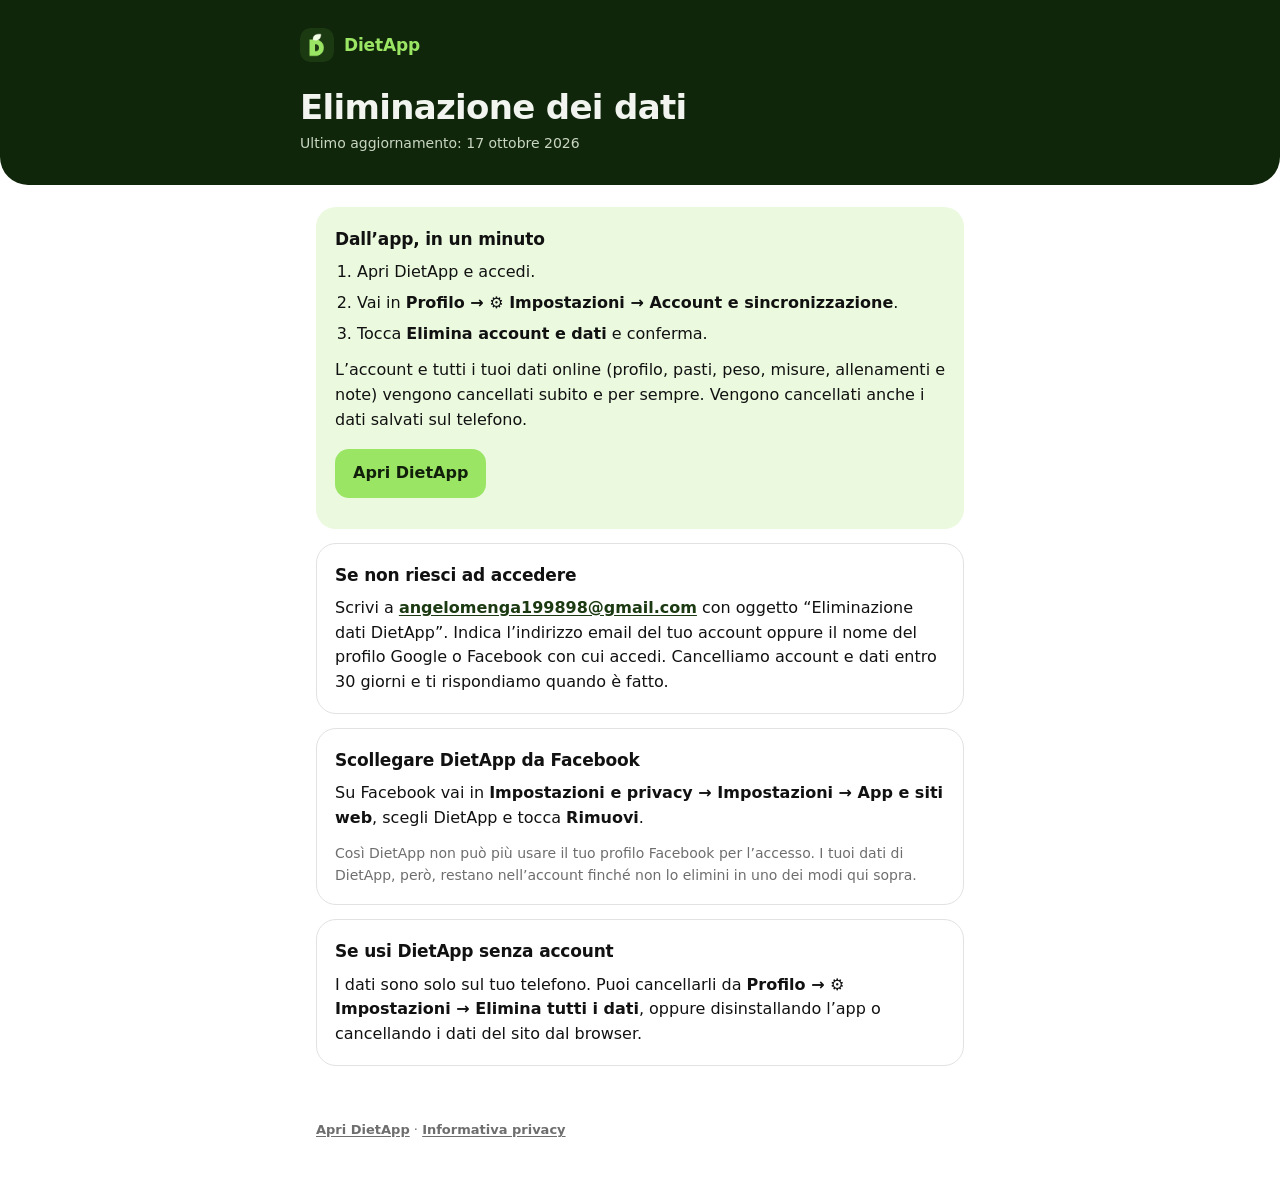
==== public/elimina-dati.html @ 8cc7194e "2.7.3: contatto privacy e pagine pubbliche (informativa, eliminazione dati) Co-Authored-By: Claude O" ====
<!doctype html>
<html lang="it">
<head>
<meta charset="utf-8">
<meta name="viewport" content="width=device-width,initial-scale=1,viewport-fit=cover">
<title>Eliminazione dei dati · DietApp</title>
<meta name="description" content="Come eliminare il tuo account DietApp e tutti i dati collegati.">
<meta name="theme-color" content="#10260a">
<link rel="icon" href="icon-192.png">
<style>:root{--bg:#fff;--cd:#fff;--tx:#111;--mu:#6e6e6e;--ac:#1c3a12;--li:#9be564;--bd:#e2e2e2;--g1:#ebf9df;--hd:#10260a;--ff:Inter,system-ui,-apple-system,"Segoe UI",sans-serif}
@media(prefers-color-scheme:dark){:root{--bg:#0e130d;--cd:#171e15;--tx:#f1f4ef;--mu:#9aa595;--ac:#9be564;--bd:#2a3427;--g1:#1f3417;--hd:#152b0f}}
*{box-sizing:border-box}
html{-webkit-text-size-adjust:100%}
body{margin:0;background:var(--bg);color:var(--tx);font:16px/1.55 var(--ff)}
header{background:var(--hd);color:#f1f4ef;padding:calc(28px + env(safe-area-inset-top)) 16px 30px;border-radius:0 0 28px 28px}
header .in,main{max-width:680px;margin:0 auto}
.brand{display:inline-flex;align-items:center;gap:10px;color:var(--li);font-weight:800;letter-spacing:-.01em;text-decoration:none;font-size:17px}
.brand img{width:34px;height:34px;border-radius:10px}
h1{font-size:clamp(26px,7vw,34px);line-height:1.15;margin:18px 0 6px;letter-spacing:-.02em}
header p{margin:0;color:#c9d6c2;font-size:14px}
main{padding:22px 16px calc(40px + env(safe-area-inset-bottom))}
.c{background:var(--cd);border:1px solid var(--bd);border-radius:20px;padding:18px 18px 6px;margin:0 0 14px}
.c.hl{background:var(--g1);border-color:transparent}
h2{font-size:17px;margin:0 0 8px;letter-spacing:-.01em}
p,li{color:var(--tx)}
p{margin:0 0 12px}
ul,ol{margin:0 0 12px;padding-left:22px}
li{margin:0 0 6px}
.mu{color:var(--mu);font-size:14px}
a{color:var(--ac);font-weight:600;text-underline-offset:2px}
.btn{display:inline-block;background:var(--li);color:#10200a;text-decoration:none;font-weight:700;padding:12px 18px;border-radius:14px;margin:4px 8px 12px 0}
.btn.sec{background:transparent;color:var(--ac);border:1.5px solid var(--bd)}
.path{font-weight:700}
footer{max-width:680px;margin:0 auto;padding:0 16px 40px;color:var(--mu);font-size:13px}
footer a{color:var(--mu)}
</style>
</head>
<body>
<header><div class="in">
<a class="brand" href="./"><img src="icon-192.png" alt="">DietApp</a>
<h1>Eliminazione dei dati</h1>
<p>Ultimo aggiornamento: 17 ottobre 2026</p>
</div></header>
<main>
<section class="c hl"><h2>Dall’app, in un minuto</h2>
<ol>
<li>Apri DietApp e accedi.</li>
<li>Vai in <span class="path">Profilo → ⚙️ Impostazioni → Account e sincronizzazione</span>.</li>
<li>Tocca <span class="path">Elimina account e dati</span> e conferma.</li>
</ol>
<p>L’account e tutti i tuoi dati online (profilo, pasti, peso, misure, allenamenti e note) vengono cancellati subito e per sempre. Vengono cancellati anche i dati salvati sul telefono.</p>
<p><a class="btn" href="./">Apri DietApp</a></p></section>

<section class="c"><h2>Se non riesci ad accedere</h2>
<p>Scrivi a <a href="mailto:angelomenga199898@gmail.com?subject=Eliminazione%20dati%20DietApp">angelomenga199898@gmail.com</a> con oggetto “Eliminazione dati DietApp”. Indica l’indirizzo email del tuo account oppure il nome del profilo Google o Facebook con cui accedi. Cancelliamo account e dati entro 30 giorni e ti rispondiamo quando è fatto.</p></section>

<section class="c"><h2>Scollegare DietApp da Facebook</h2>
<p>Su Facebook vai in <span class="path">Impostazioni e privacy → Impostazioni → App e siti web</span>, scegli DietApp e tocca <span class="path">Rimuovi</span>.</p>
<p class="mu">Così DietApp non può più usare il tuo profilo Facebook per l’accesso. I tuoi dati di DietApp, però, restano nell’account finché non lo elimini in uno dei modi qui sopra.</p></section>

<section class="c"><h2>Se usi DietApp senza account</h2>
<p>I dati sono solo sul tuo telefono. Puoi cancellarli da <span class="path">Profilo → ⚙️ Impostazioni → Elimina tutti i dati</span>, oppure disinstallando l’app o cancellando i dati del sito dal browser.</p></section>
</main>
<footer><a href="./">Apri DietApp</a> · <a href="privacy.html">Informativa privacy</a></footer>
</body>
</html>
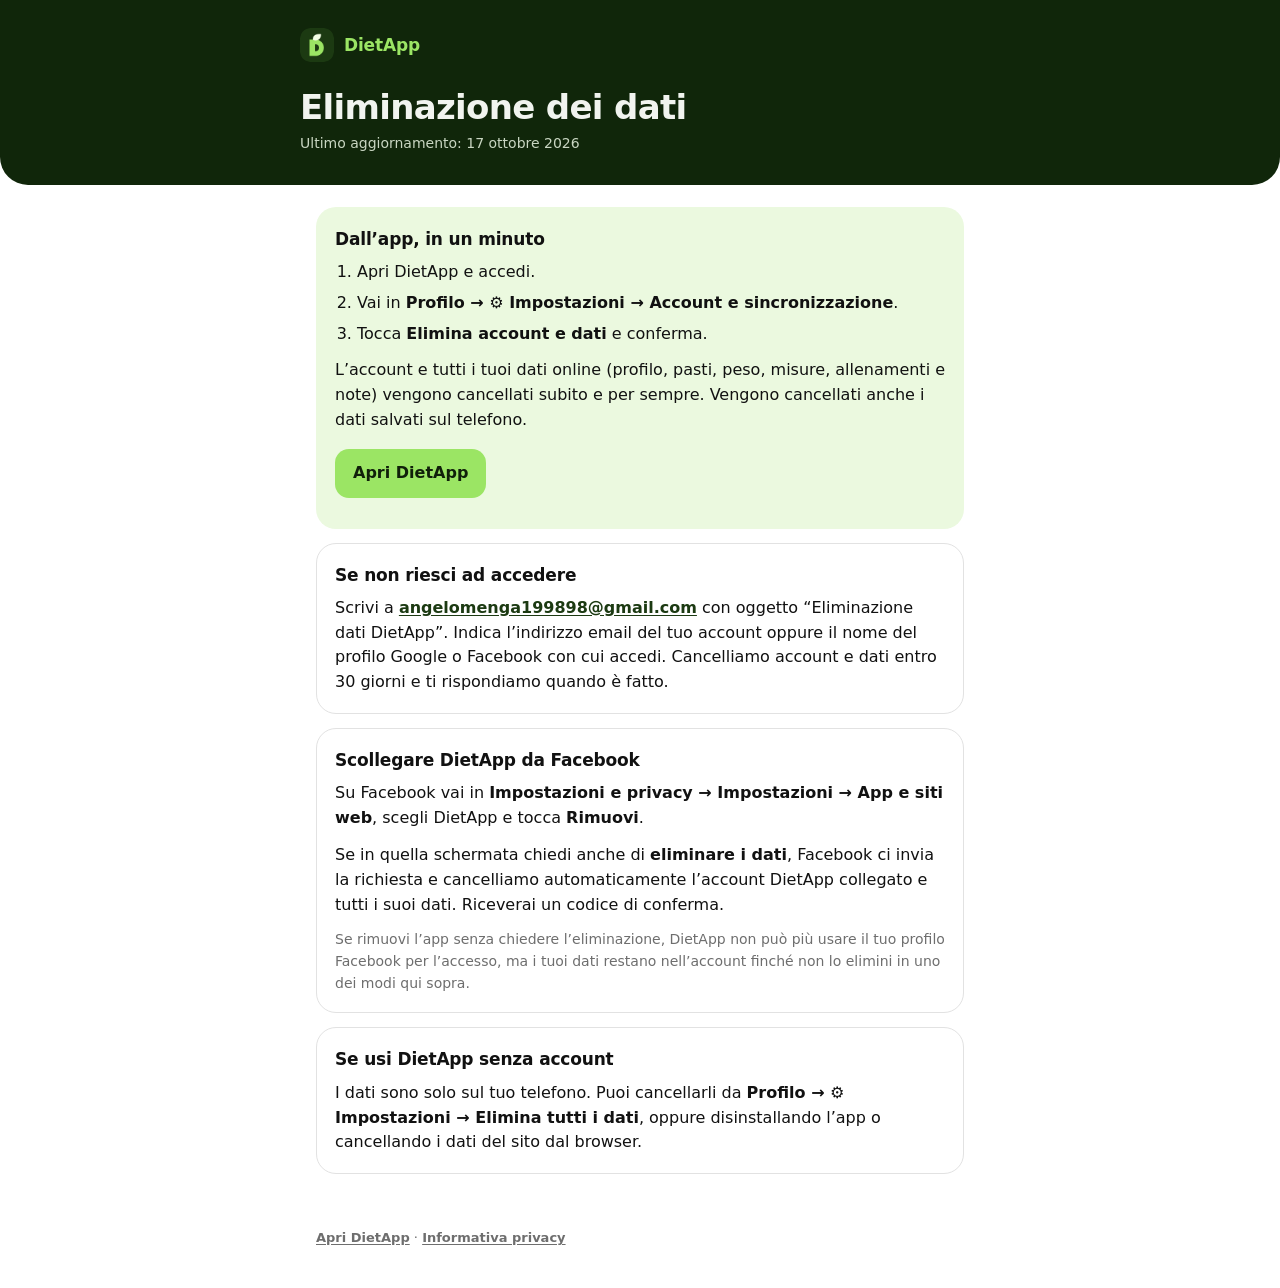
==== commit 6dda713c: "Eliminazione dati da Facebook: callback /api/facebook-elimina-dati (funzione Netlify) Verifica la fi" ====
--- a/public/elimina-dati.html
+++ b/public/elimina-dati.html
@@ -42,6 +42,9 @@
 <p>Ultimo aggiornamento: 17 ottobre 2026</p>
 </div></header>
 <main>
+<section class="c hl" id="esito" hidden><h2>✅ Eliminazione completata</h2>
+<p>Codice di conferma: <b id="cod"></b>. L’account DietApp collegato al tuo profilo Facebook e tutti i suoi dati sono stati cancellati.</p></section>
+<script>(()=>{const c=new URLSearchParams(location.search).get('codice');if(c&&/^[A-Z0-9]{4,20}$/.test(c)){document.getElementById('cod').textContent=c;document.getElementById('esito').hidden=false}})()</script>
 <section class="c hl"><h2>Dall’app, in un minuto</h2>
 <ol>
 <li>Apri DietApp e accedi.</li>
@@ -56,7 +59,8 @@
 
 <section class="c"><h2>Scollegare DietApp da Facebook</h2>
 <p>Su Facebook vai in <span class="path">Impostazioni e privacy → Impostazioni → App e siti web</span>, scegli DietApp e tocca <span class="path">Rimuovi</span>.</p>
-<p class="mu">Così DietApp non può più usare il tuo profilo Facebook per l’accesso. I tuoi dati di DietApp, però, restano nell’account finché non lo elimini in uno dei modi qui sopra.</p></section>
+<p>Se in quella schermata chiedi anche di <b>eliminare i dati</b>, Facebook ci invia la richiesta e cancelliamo automaticamente l’account DietApp collegato e tutti i suoi dati. Riceverai un codice di conferma.</p>
+<p class="mu">Se rimuovi l’app senza chiedere l’eliminazione, DietApp non può più usare il tuo profilo Facebook per l’accesso, ma i tuoi dati restano nell’account finché non lo elimini in uno dei modi qui sopra.</p></section>
 
 <section class="c"><h2>Se usi DietApp senza account</h2>
 <p>I dati sono solo sul tuo telefono. Puoi cancellarli da <span class="path">Profilo → ⚙️ Impostazioni → Elimina tutti i dati</span>, oppure disinstallando l’app o cancellando i dati del sito dal browser.</p></section>
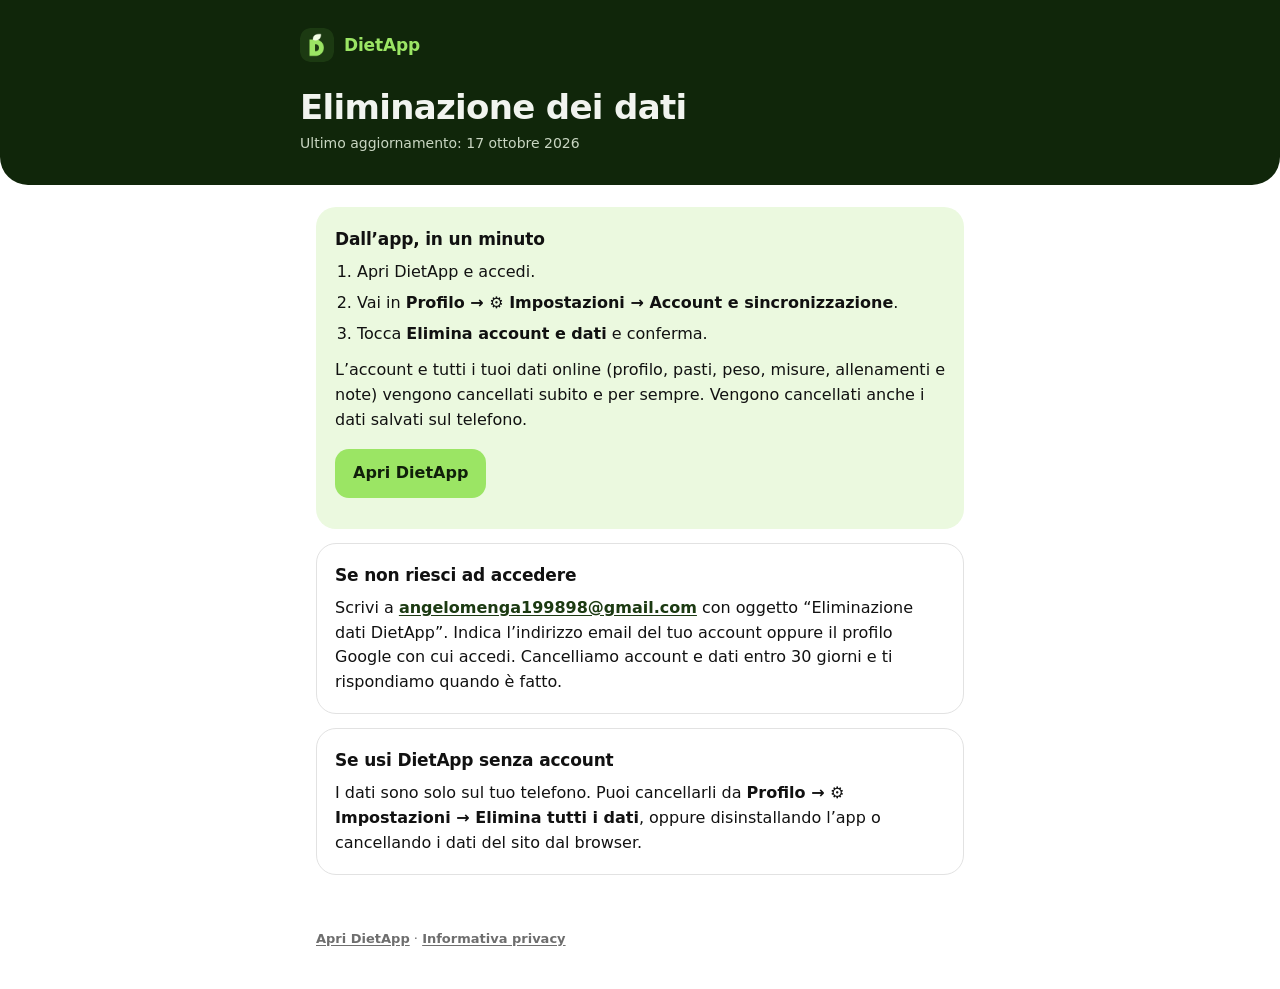
==== commit 702d8259: "2.8: tolto l'accesso con Facebook (Meta richiede la verifica dell'azienda) Restano Google ed email. " ====
--- a/public/elimina-dati.html
+++ b/public/elimina-dati.html
@@ -42,9 +42,6 @@
 <p>Ultimo aggiornamento: 17 ottobre 2026</p>
 </div></header>
 <main>
-<section class="c hl" id="esito" hidden><h2>✅ Eliminazione completata</h2>
-<p>Codice di conferma: <b id="cod"></b>. L’account DietApp collegato al tuo profilo Facebook e tutti i suoi dati sono stati cancellati.</p></section>
-<script>(()=>{const c=new URLSearchParams(location.search).get('codice');if(c&&/^[A-Z0-9]{4,20}$/.test(c)){document.getElementById('cod').textContent=c;document.getElementById('esito').hidden=false}})()</script>
 <section class="c hl"><h2>Dall’app, in un minuto</h2>
 <ol>
 <li>Apri DietApp e accedi.</li>
@@ -55,12 +52,7 @@
 <p><a class="btn" href="./">Apri DietApp</a></p></section>
 
 <section class="c"><h2>Se non riesci ad accedere</h2>
-<p>Scrivi a <a href="mailto:angelomenga199898@gmail.com?subject=Eliminazione%20dati%20DietApp">angelomenga199898@gmail.com</a> con oggetto “Eliminazione dati DietApp”. Indica l’indirizzo email del tuo account oppure il nome del profilo Google o Facebook con cui accedi. Cancelliamo account e dati entro 30 giorni e ti rispondiamo quando è fatto.</p></section>
-
-<section class="c"><h2>Scollegare DietApp da Facebook</h2>
-<p>Su Facebook vai in <span class="path">Impostazioni e privacy → Impostazioni → App e siti web</span>, scegli DietApp e tocca <span class="path">Rimuovi</span>.</p>
-<p>Se in quella schermata chiedi anche di <b>eliminare i dati</b>, Facebook ci invia la richiesta e cancelliamo automaticamente l’account DietApp collegato e tutti i suoi dati. Riceverai un codice di conferma.</p>
-<p class="mu">Se rimuovi l’app senza chiedere l’eliminazione, DietApp non può più usare il tuo profilo Facebook per l’accesso, ma i tuoi dati restano nell’account finché non lo elimini in uno dei modi qui sopra.</p></section>
+<p>Scrivi a <a href="mailto:angelomenga199898@gmail.com?subject=Eliminazione%20dati%20DietApp">angelomenga199898@gmail.com</a> con oggetto “Eliminazione dati DietApp”. Indica l’indirizzo email del tuo account oppure il profilo Google con cui accedi. Cancelliamo account e dati entro 30 giorni e ti rispondiamo quando è fatto.</p></section>
 
 <section class="c"><h2>Se usi DietApp senza account</h2>
 <p>I dati sono solo sul tuo telefono. Puoi cancellarli da <span class="path">Profilo → ⚙️ Impostazioni → Elimina tutti i dati</span>, oppure disinstallando l’app o cancellando i dati del sito dal browser.</p></section>
